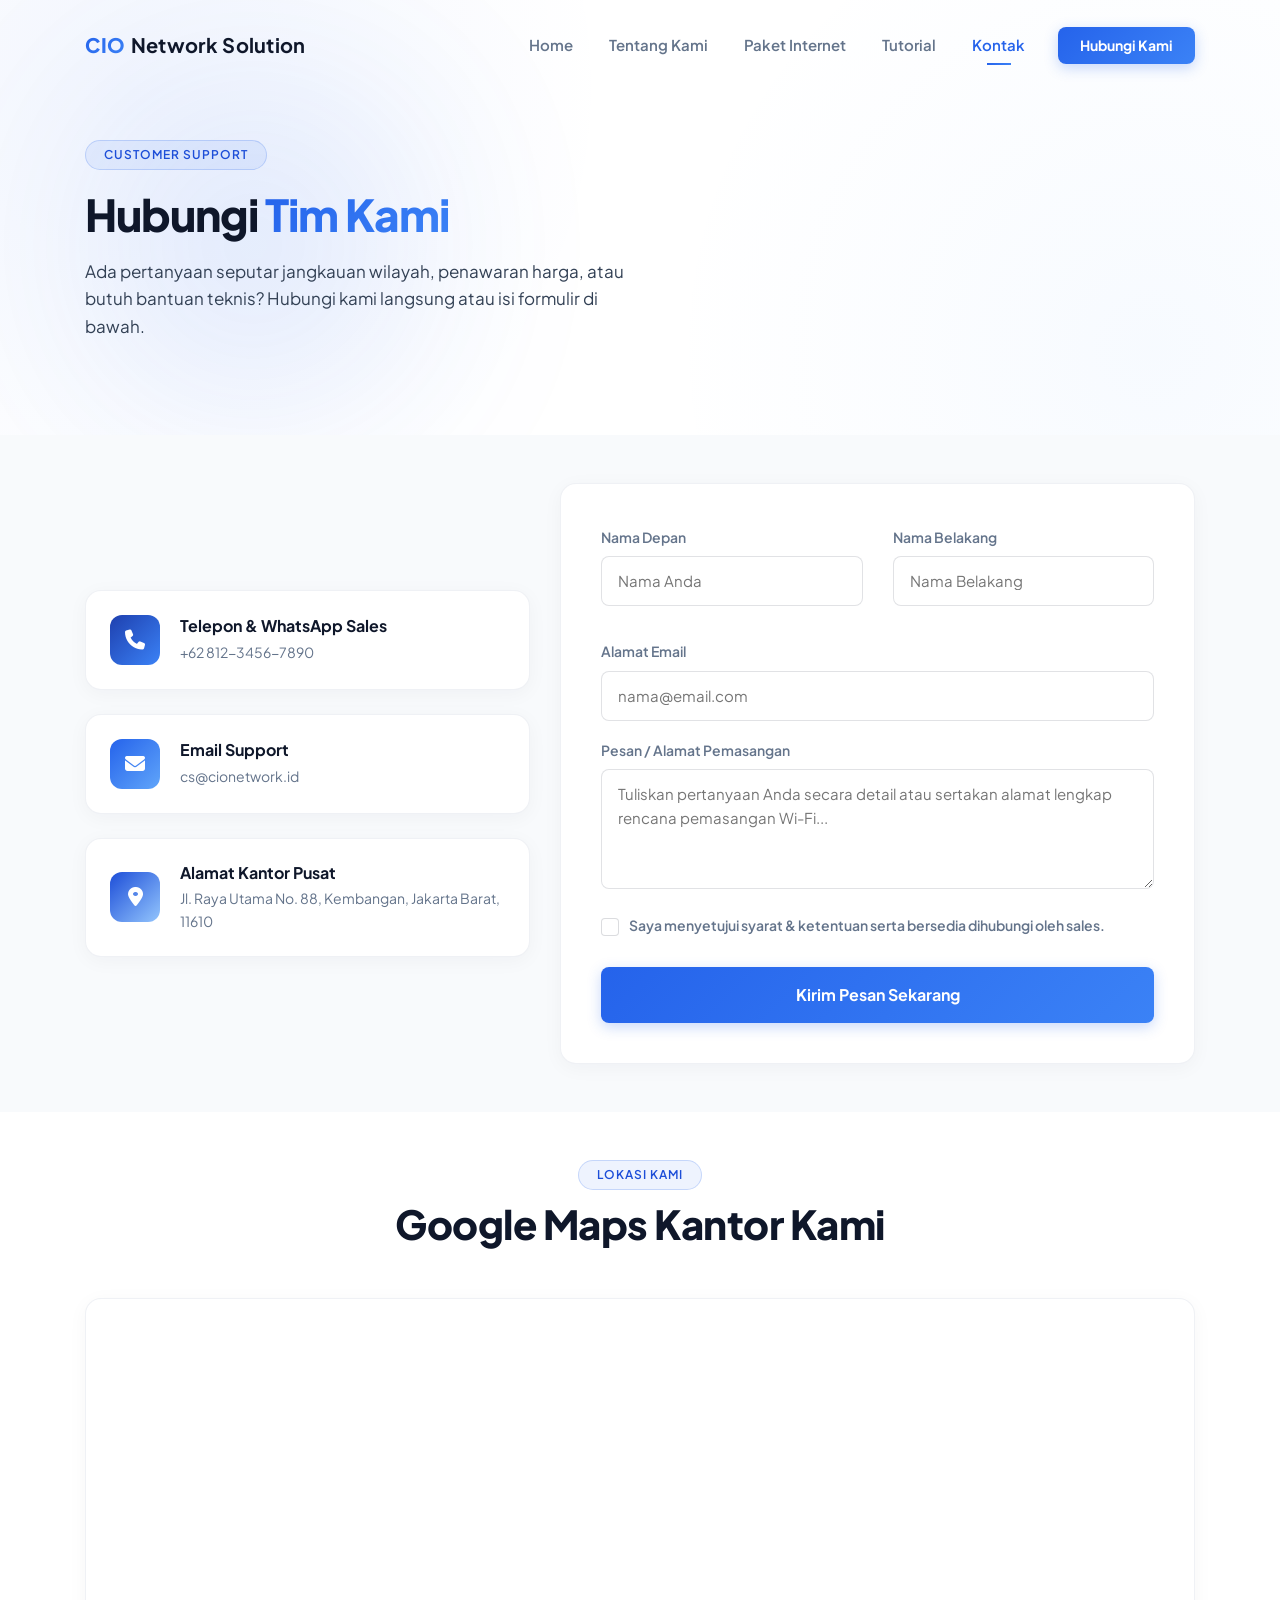
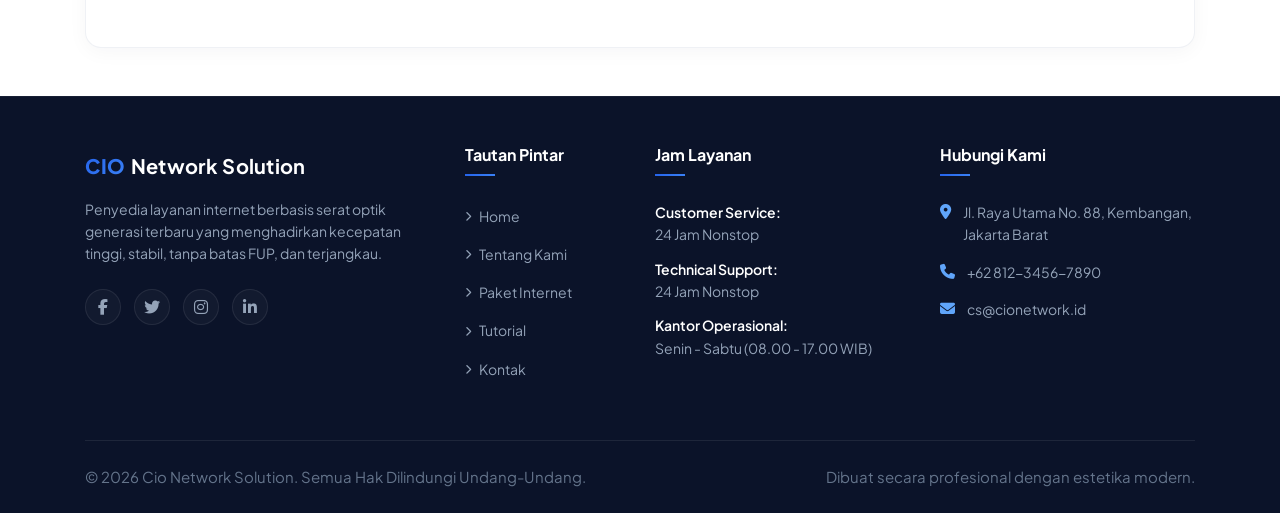
==== kontak.html @ 8110c76e "Push" ====
<!DOCTYPE html>
<html lang="id">
   <head>
      <!-- Meta Tags -->
      <meta charset="utf-8">
      <meta http-equiv="X-UA-Compatible" content="IE=edge">
      <meta name="viewport" content="width=device-width, initial-scale=1">
      <title>Kontak Kami - Cio Network Solution</title>
      <meta name="keywords" content="isp, cio network solution, hubungi kami, telepon wifi, pasang wifi jakarta">
      <meta name="description" content="Ada pertanyaan atau kendala? Hubungi tim support Cio Network Solution atau isi formulir kontak untuk pendaftaran jaringan baru.">
      
      <!-- Bootstrap CSS -->
      <link rel="stylesheet" type="text/css" href="css/bootstrap.min.css">
      <!-- Font Awesome -->
      <link rel="stylesheet" href="https://cdnjs.cloudflare.com/ajax/libs/font-awesome/6.4.0/css/all.min.css">
      <!-- Google Fonts - Plus Jakarta Sans -->
      <link rel="preconnect" href="https://fonts.googleapis.com">
      <link rel="preconnect" href="https://fonts.gstatic.com" crossorigin>
      <link href="https://fonts.googleapis.com/css2?family=Plus+Jakarta+Sans:wght@300;400;500;600;700;800&display=swap" rel="stylesheet">
      <!-- Style CSS -->
      <link rel="stylesheet" type="text/css" href="css/style.css">
      <!-- Responsive CSS -->
      <link rel="stylesheet" href="css/responsive.css">
      <!-- Favicon -->
      <link rel="icon" href="images/fevicon.png" type="image/gif" />
   </head>
   <body>
      <!-- Modern Navbar -->
      <nav class="navbar navbar-expand-lg fixed-top modern-navbar">
         <div class="container">
            <a class="navbar-brand" href="index.html">
               <span class="logo-cio">CIO</span><span class="logo-net"> Network Solution</span>
            </a>
            <button class="navbar-toggler" type="button" data-toggle="collapse" data-target="#navbarNav" aria-controls="navbarNav" aria-expanded="false" aria-label="Toggle navigation">
               <span class="navbar-toggler-icon-custom">
                  <span></span>
                  <span></span>
                  <span></span>
               </span>
            </button>
            <div class="collapse navbar-collapse" id="navbarNav">
               <ul class="navbar-nav ml-auto">
                  <li class="nav-item">
                     <a class="nav-link" href="index.html">Home</a>
                  </li>
                  <li class="nav-item">
                     <a class="nav-link" href="tentang-kami.html">Tentang Kami</a>
                  </li>
                  <li class="nav-item">
                     <a class="nav-link" href="paket-internet.html">Paket Internet</a>
                  </li>
                  <li class="nav-item">
                     <a class="nav-link" href="tutorial.html">Tutorial</a>
                  </li>
                  <li class="nav-item">
                     <a class="nav-link active" href="kontak.html">Kontak</a>
                  </li>
               </ul>
               <div class="nav-cta">
                  <a href="kontak.html" class="btn btn-gradient-glow nav-btn">Hubungi Kami</a>
               </div>
            </div>
         </div>
      </nav>

      <!-- Page Header -->
      <section class="hero-section" style="min-height: auto; padding: 140px 0 60px 0;">
         <div class="hero-shapes">
            <div class="shape-glow glow-2" style="width: 250px; height: 250px;"></div>
         </div>
         <div class="container">
            <div class="row">
               <div class="col-lg-8 hero-content text-left">
                  <span class="badge badge-indigo mb-3">Customer Support</span>
                  <h1 class="hero-title" style="font-size: 44px; margin-bottom: 15px;">Hubungi <span>Tim Kami</span></h1>
                  <p class="hero-desc">Ada pertanyaan seputar jangkauan wilayah, penawaran harga, atau butuh bantuan teknis? Hubungi kami langsung atau isi formulir di bawah.</p>
               </div>
            </div>
         </div>
      </section>

      <!-- Contact Section Content -->
      <section class="about-section layout_padding py-5">
         <div class="container">
            <div class="row align-items-center">
               <!-- Contact Info Cards -->
               <div class="col-lg-5 mb-5 mb-lg-0">
                  <div class="contact-info-wrapper">
                     <!-- Info Box 1 -->
                     <div class="info-box glass-card mb-4">
                        <div class="info-icon bg-gradient-blue">
                           <i class="fa-solid fa-phone"></i>
                        </div>
                        <div class="info-text">
                           <h4>Telepon & WhatsApp Sales</h4>
                           <p><a href="https://wa.me/6281234567890" target="_blank">+62 812-3456-7890</a></p>
                        </div>
                     </div>
                     <!-- Info Box 2 -->
                     <div class="info-box glass-card mb-4">
                        <div class="info-icon bg-gradient-purple">
                           <i class="fa-solid fa-envelope"></i>
                        </div>
                        <div class="info-text">
                           <h4>Email Support</h4>
                           <p><a href="mailto:cs@cionetwork.id">cs@cionetwork.id</a></p>
                        </div>
                     </div>
                     <!-- Info Box 3 -->
                     <div class="info-box glass-card">
                        <div class="info-icon bg-gradient-pink">
                           <i class="fa-solid fa-location-dot"></i>
                        </div>
                        <div class="info-text">
                           <h4>Alamat Kantor Pusat</h4>
                           <p>Jl. Raya Utama No. 88, Kembangan, Jakarta Barat, 11610</p>
                        </div>
                     </div>
                  </div>
               </div>
               
               <!-- Contact Form -->
               <div class="col-lg-7">
                  <div class="contact-form-wrapper glass-card">
                     <form id="contact-form" action="#" method="post">
                        <div class="row">
                           <div class="col-md-6 form-group">
                              <label for="firstname">Nama Depan</label>
                              <input type="text" id="firstname" name="firstname" class="form-control-custom" placeholder="Nama Anda" required>
                           </div>
                           <div class="col-md-6 form-group">
                              <label for="lastname">Nama Belakang</label>
                              <input type="text" id="lastname" name="lastname" class="form-control-custom" placeholder="Nama Belakang" required>
                           </div>
                        </div>
                        <div class="form-group mt-3">
                           <label for="email">Alamat Email</label>
                           <input type="email" id="email" name="email" class="form-control-custom" placeholder="nama@email.com" required>
                        </div>
                        <div class="form-group mt-3">
                           <label for="message">Pesan / Alamat Pemasangan</label>
                           <textarea id="message" name="message" class="form-control-custom text-area-custom" placeholder="Tuliskan pertanyaan Anda secara detail atau sertakan alamat lengkap rencana pemasangan Wi-Fi..." required></textarea>
                        </div>
                        <div class="form-group checkbox-custom mt-3">
                           <label class="checkbox-container">
                              Saya menyetujui syarat & ketentuan serta bersedia dihubungi oleh sales.
                              <input type="checkbox" id="agree" name="agree" required>
                              <span class="checkmark"></span>
                           </label>
                        </div>
                        <div class="mt-4">
                           <button type="submit" class="btn btn-gradient-glow w-100 py-3">Kirim Pesan Sekarang</button>
                        </div>
                     </form>
                  </div>
               </div>
            </div>
         </div>
      </section>

      <!-- Mock Location map / visual section -->
      <section class="pricing-section layout_padding py-5">
         <div class="container">
            <div class="section-header text-center mb-5">
               <span class="badge badge-indigo mb-2">Lokasi Kami</span>
               <h2 class="section-title">Google Maps Kantor Kami</h2>
            </div>
            <div class="row justify-content-center">
               <div class="col-12">
                  <div class="glass-card overflow-hidden" style="border-radius: 16px; height: 350px;">
                     <!-- Standard Google Maps IFrame Placeholder with elegant styling -->
                     <iframe src="https://www.google.com/maps/embed?pb=!1m18!1m12!1m3!1d126920.24135541604!2d106.68942914107297!3d-6.190187848607142!2m3!1f0!2f0!3f0!3m2!1i1024!2i768!4f13.1!3m3!1m2!1s0x2e69f7aa2579b183%3A0x8e83344d3202e071!2sKembangan%2C%20Kec.%20Kembangan%2C%20Kota%20Jakarta%20Barat%2C%20Daerah%20Khusus%20Ibukota%20Jakarta!5e0!3m2!1sid!2sid!4v1680000000000!5m2!1sid!2sid" width="100%" height="100%" style="border:0;" allowfullscreen="" loading="lazy" referrerpolicy="no-referrer-when-downgrade"></iframe>
                  </div>
               </div>
            </div>
         </div>
      </section>

      <!-- Footer Section -->
      <footer class="footer-section">
         <div class="container">
            <div class="row py-5">
               <div class="col-lg-4 mb-4 mb-lg-0">
                  <h3 class="footer-brand"><span class="logo-cio">CIO</span><span class="logo-net"> Network Solution</span></h3>
                  <p class="footer-desc mt-3">Penyedia layanan internet berbasis serat optik generasi terbaru yang menghadirkan kecepatan tinggi, stabil, tanpa batas FUP, dan terjangkau.</p>
                  <div class="footer-social mt-4">
                     <a href="#"><i class="fa-brands fa-facebook-f"></i></a>
                     <a href="#"><i class="fa-brands fa-twitter"></i></a>
                     <a href="#"><i class="fa-brands fa-instagram"></i></a>
                     <a href="#"><i class="fa-brands fa-linkedin-in"></i></a>
                  </div>
               </div>
               <div class="col-lg-2 col-md-4 mb-4 mb-md-0">
                  <h4 class="footer-title">Tautan Pintar</h4>
                  <ul class="footer-links">
                     <li><a href="index.html"><i class="fa-solid fa-chevron-right"></i> Home</a></li>
                     <li><a href="tentang-kami.html"><i class="fa-solid fa-chevron-right"></i> Tentang Kami</a></li>
                     <li><a href="paket-internet.html"><i class="fa-solid fa-chevron-right"></i> Paket Internet</a></li>
                     <li><a href="tutorial.html"><i class="fa-solid fa-chevron-right"></i> Tutorial</a></li>
                     <li><a href="kontak.html"><i class="fa-solid fa-chevron-right"></i> Kontak</a></li>
                  </ul>
               </div>
               <div class="col-lg-3 col-md-4 mb-4 mb-md-0">
                  <h4 class="footer-title">Jam Layanan</h4>
                  <ul class="footer-hours">
                     <li><span>Customer Service:</span> 24 Jam Nonstop</li>
                     <li><span>Technical Support:</span> 24 Jam Nonstop</li>
                     <li><span>Kantor Operasional:</span> Senin - Sabtu (08.00 - 17.00 WIB)</li>
                  </ul>
               </div>
               <div class="col-lg-3 col-md-4">
                  <h4 class="footer-title">Hubungi Kami</h4>
                  <ul class="footer-contact">
                     <li><i class="fa-solid fa-location-dot"></i> Jl. Raya Utama No. 88, Kembangan, Jakarta Barat</li>
                     <li><i class="fa-solid fa-phone"></i> +62 812-3456-7890</li>
                     <li><i class="fa-solid fa-envelope"></i> cs@cionetwork.id</li>
                  </ul>
               </div>
            </div>
            
            <hr class="footer-divider">
            
            <div class="row py-4 align-items-center">
               <div class="col-md-6 text-center text-md-left">
                  <p class="copyright-text mb-0">&copy; 2026 Cio Network Solution. Semua Hak Dilindungi Undang-Undang.</p>
               </div>
               <div class="col-md-6 text-center text-md-right mt-3 mt-md-0">
                  <p class="theme-author mb-0">Dibuat secara profesional dengan estetika modern.</p>
               </div>
            </div>
         </div>
      </footer>

      <!-- Back to Top Button -->
      <div id="back-to-top" class="back-to-top-btn">
         <i class="fa-solid fa-arrow-up"></i>
      </div>

      <!-- Javascript files-->
      <script src="js/jquery.min.js"></script>
      <script src="js/popper.min.js"></script>
      <script src="js/bootstrap.bundle.min.js"></script>
      <script src="js/jquery-3.0.0.min.js"></script>
      <script src="js/jquery.validate.js"></script>
      
      <!-- Custom script & Form Validation -->
      <script>
         $(document).ready(function () {
            $(window).on('scroll', function () {
               if ($(window).scrollTop() > 50) {
                  $('.modern-navbar').addClass('navbar-scrolled');
               } else {
                  $('.modern-navbar').removeClass('navbar-scrolled');
               }

               if ($(window).scrollTop() > 300) {
                  $('#back-to-top').addClass('visible');
               } else {
                  $('#back-to-top').removeClass('visible');
               }
            });

            $('#back-to-top').on('click', function () {
               $('html, body').animate({
                  scrollTop: 0
               }, 800);
            });

            $('.navbar-toggler').on('click', function () {
               $(this).toggleClass('open');
            });

            // Validate and submit
            $("#contact-form").validate({
               submitHandler: function(form) {
                  alert("Pesan Anda telah berhasil terkirim ke tim Cio Network Solution!");
                  form.reset();
               }
            });
         });
      </script>
   </body>
</html>
---- css/style.css ----
/*--------------------------------------------------------------------- 
File Name: style.css 
---------------------------------------------------------------------*/

@import url('https://fonts.googleapis.com/css2?family=Plus+Jakarta+Sans:wght@300;400;500;600;700;800&display=swap');

:root {
   --bg-primary: #ffffff;
   --bg-secondary: #f8fafc;
   --bg-card: #ffffff;
   --bg-card-hover: #ffffff;
   --border-card: rgba(148, 163, 184, 0.15);
   --border-card-hover: rgba(37, 99, 235, 0.25);
   --accent-blue: #2563eb;
   --accent-purple: #3b82f6;
   --accent-pink: #60a5fa;
   --accent-orange: #0284c7;
   --accent-green: #10b981;
   
   --gradient-primary: linear-gradient(135deg, #2563eb 0%, #3b82f6 100%);
   --gradient-secondary: linear-gradient(135deg, #1d4ed8 0%, #2563eb 100%);
   --gradient-accent: linear-gradient(135deg, #3b82f6 0%, #60a5fa 100%);
   --gradient-dark: linear-gradient(180deg, #ffffff 0%, #f8fafc 100%);
   
   --text-title: #0f172a;
   --text-main: #334155;
   --text-muted: #64748b;
   --text-white: #ffffff;
   
   --shadow-card: 0 4px 20px rgba(15, 23, 42, 0.04);
   --shadow-card-hover: 0 10px 30px rgba(37, 99, 235, 0.08);
   --shadow-glow-blue: 0 4px 14px rgba(37, 99, 235, 0.25);
   --shadow-glow-purple: 0 4px 14px rgba(59, 130, 246, 0.25);
   
   --transition-smooth: all 0.4s cubic-bezier(0.16, 1, 0.3, 1);
}

/* Skeleton & Base */
* {
   box-sizing: border-box !important;
   margin: 0;
   padding: 0;
   transition: ease all 0.3s;
}

html {
   scroll-behavior: smooth;
   overflow-x: hidden;
}

body {
   background-color: var(--bg-primary);
   color: var(--text-main);
   font-family: 'Plus Jakarta Sans', sans-serif;
   line-height: 1.6;
   font-weight: 400;
   overflow-x: hidden;
}

a {
   color: var(--accent-blue);
   text-decoration: none !important;
   outline: none !important;
   transition: var(--transition-smooth);
}
a:hover {
   color: var(--accent-orange);
}

h1, h2, h3, h4, h5, h6 {
   color: var(--text-title);
   font-weight: 700;
   line-height: 1.3;
   position: relative;
   margin: 0;
}

p {
   font-weight: 400;
   font-size: 15px;
   color: var(--text-muted);
}

img {
   max-width: 100%;
   height: auto;
}

button:focus {
   outline: none;
}

ul, li, ol {
   list-style: none;
   margin: 0;
   padding: 0;
}

.layout_padding {
   padding-top: 100px;
   padding-bottom: 100px;
}

/* Section Alternate backgrounds */
section:nth-of-type(even), 
section.about-section,
section.contact-section {
   background-color: var(--bg-secondary);
}

/* Badges */
.badge-indigo {
   background: rgba(37, 99, 235, 0.08);
   color: #1d4ed8;
   border: 1px solid rgba(37, 99, 235, 0.2);
   padding: 8px 18px;
   font-size: 12px;
   font-weight: 600;
   border-radius: 50px;
   display: inline-block;
   text-transform: uppercase;
   letter-spacing: 1px;
}

/* Buttons */
.btn {
   font-weight: 700;
   padding: 12px 30px;
   border-radius: 8px;
   transition: var(--transition-smooth);
   position: relative;
   overflow: hidden;
   border: none;
   cursor: pointer;
}

.btn-gradient-glow {
   background: var(--gradient-primary);
   color: var(--text-white) !important;
   box-shadow: var(--shadow-glow-blue);
   z-index: 1;
}
.btn-gradient-glow::before {
   content: '';
   position: absolute;
   top: 0;
   left: 0;
   width: 100%;
   height: 100%;
   background: linear-gradient(135deg, #1d4ed8 0%, #2563eb 100%);
   opacity: 0;
   transition: var(--transition-smooth);
   z-index: -1;
}
.btn-gradient-glow:hover::before {
   opacity: 1;
}
.btn-gradient-glow:hover {
   box-shadow: var(--shadow-glow-purple);
   transform: translateY(-2px);
}

.btn-outline-light {
   border: 2px solid rgba(15, 23, 42, 0.15) !important;
   color: var(--text-title) !important;
   background: transparent;
}
.btn-outline-light:hover {
   background: rgba(15, 23, 42, 0.04);
   border-color: var(--text-title) !important;
   transform: translateY(-2px);
}

.btn-outline-indigo {
   border: 2px solid var(--accent-blue) !important;
   color: var(--accent-blue) !important;
   background: transparent;
}
.btn-outline-indigo:hover {
   background: var(--gradient-primary);
   color: var(--text-white) !important;
   border-color: transparent !important;
   box-shadow: var(--shadow-glow-blue);
   transform: translateY(-2px);
}

/* Elegant Cards */
.glass-card {
   background: var(--bg-card);
   border: 1px solid var(--border-card);
   border-radius: 16px;
   box-shadow: var(--shadow-card);
   transition: var(--transition-smooth);
}
.glass-card:hover {
   background: var(--bg-card-hover);
   border-color: var(--border-card-hover);
   box-shadow: var(--shadow-card-hover);
   transform: translateY(-6px);
}

/* Modern Navbar */
.modern-navbar {
   background: transparent;
   padding: 24px 0;
   transition: var(--transition-smooth);
   z-index: 1000;
}
.navbar-scrolled {
   background: rgba(255, 255, 255, 0.85) !important;
   backdrop-filter: blur(16px);
   -webkit-backdrop-filter: blur(16px);
   border-bottom: 1px solid rgba(15, 23, 42, 0.05);
   padding: 12px 0;
   box-shadow: 0 10px 30px rgba(15, 23, 42, 0.04);
}

.logo-cio {
   font-weight: 800;
   font-size: 20px;
   letter-spacing: 0.5px;
   background: var(--gradient-primary);
   -webkit-background-clip: text;
   -webkit-text-fill-color: transparent;
}
.logo-net {
   font-weight: 700;
   font-size: 20px;
   letter-spacing: 0.3px;
   color: var(--text-title);
   margin-left: 1px;
}

/* Logo Image */
.navbar-logo {
   height: 42px;
   width: auto;
   object-fit: contain;
   display: block;
   /* Jika logo.png berwarna putih, tampilkan dengan filter warna gelap */
   filter: brightness(0) saturate(100%) invert(22%) sepia(98%) saturate(1200%) hue-rotate(210deg) brightness(95%) contrast(98%);
   transition: opacity 0.3s ease;
}
.navbar-logo:hover {
   opacity: 0.85;
}

/* Jika sudah scroll, logo tetap terlihat */
.navbar-scrolled .navbar-logo {
   filter: brightness(0) saturate(100%) invert(22%) sepia(98%) saturate(1200%) hue-rotate(210deg) brightness(95%) contrast(98%);
}

@media (max-width: 991px) {
   .navbar-logo {
      height: 36px;
   }
}

.modern-navbar .navbar-nav .nav-link {
   color: var(--text-muted);
   font-size: 15px;
   font-weight: 600;
   padding: 8px 18px !important;
   position: relative;
   transition: var(--transition-smooth);
   text-transform: capitalize;
}
.modern-navbar .navbar-nav .nav-link:hover,
.modern-navbar .navbar-nav .nav-link.active {
   color: var(--accent-blue);
}
.modern-navbar .navbar-nav .nav-link::after {
   content: '';
   position: absolute;
   bottom: 0;
   left: 50%;
   width: 0;
   height: 2px;
   background: var(--gradient-primary);
   transition: var(--transition-smooth);
   transform: translateX(-50%);
}
.modern-navbar .navbar-nav .nav-link:hover::after,
.modern-navbar .navbar-nav .nav-link.active::after {
   width: 24px;
}

.nav-cta {
   margin-left: 15px;
}
.nav-btn {
   padding: 8px 22px !important;
   font-size: 14px;
}

/* Hamburger Toggler */
.navbar-toggler {
   border: none;
   padding: 10px;
   outline: none !important;
   background: transparent !important;
}
.navbar-toggler-icon-custom {
   display: block;
   width: 24px;
   height: 18px;
   position: relative;
}
.navbar-toggler-icon-custom span {
   display: block;
   position: absolute;
   height: 2px;
   width: 100%;
   background: var(--text-title);
   border-radius: 9px;
   opacity: 1;
   left: 0;
   transform: rotate(0deg);
   transition: .25s ease-in-out;
}
.navbar-toggler-icon-custom span:nth-child(1) { top: 0px; }
.navbar-toggler-icon-custom span:nth-child(2) { top: 8px; }
.navbar-toggler-icon-custom span:nth-child(3) { top: 16px; }

.navbar-toggler.open span:nth-child(1) {
   top: 8px;
   transform: rotate(135deg);
}
.navbar-toggler.open span:nth-child(2) {
   opacity: 0;
   left: -60px;
}
.navbar-toggler.open span:nth-child(3) {
   top: 8px;
   transform: rotate(-135deg);
}

/* Hero Section */
.hero-section {
   min-height: 100vh;
   padding: 160px 0 100px 0;
   position: relative;
   display: flex;
   align-items: center;
   background: radial-gradient(circle at 10% 20%, rgba(37, 99, 235, 0.05) 0%, transparent 40%),
               radial-gradient(circle at 90% 80%, rgba(96, 165, 250, 0.05) 0%, transparent 40%);
}
.hero-shapes {
   position: absolute;
   top: 0;
   left: 0;
   width: 100%;
   height: 100%;
   overflow: hidden;
   z-index: 1;
   pointer-events: none;
}
.shape-glow {
   position: absolute;
   border-radius: 50%;
   filter: blur(120px);
   opacity: 0.2;
}
.glow-1 {
   top: 15%;
   right: 15%;
   width: 350px;
   height: 350px;
   background: var(--accent-pink);
}
.glow-2 {
   bottom: 15%;
   left: 10%;
   width: 400px;
   height: 400px;
   background: var(--accent-blue);
}

.hero-content {
   position: relative;
   z-index: 2;
}
.hero-title {
   font-size: 54px;
   font-weight: 800;
   margin-bottom: 24px;
   letter-spacing: -1px;
   color: var(--text-title);
}
.hero-title span {
   background: var(--gradient-primary);
   -webkit-background-clip: text;
   -webkit-text-fill-color: transparent;
}
.hero-desc {
   font-size: 17px;
   color: var(--text-main);
   margin-bottom: 35px;
   max-width: 540px;
}

.hero-stats .stat-number {
   font-size: 32px;
   font-weight: 800;
   background: var(--gradient-primary);
   -webkit-background-clip: text;
   -webkit-text-fill-color: transparent;
   margin-bottom: 5px;
}
.hero-stats .stat-label {
   font-size: 13px;
   color: var(--text-muted);
   text-transform: uppercase;
   letter-spacing: 0.5px;
   margin-bottom: 0;
}

.hero-visual {
   position: relative;
   z-index: 2;
}
.visual-wrapper {
   position: relative;
   display: inline-block;
}
.glowing-ring {
   position: absolute;
   top: 50%;
   left: 50%;
   transform: translate(-50%, -50%);
   width: 105%;
   height: 105%;
   border-radius: 50%;
   background: radial-gradient(circle, rgba(37, 99, 235, 0.08) 0%, transparent 70%);
   z-index: -1;
}

/* Floating Animation */
.floating-animation {
   animation: float 6s ease-in-out infinite;
}
@keyframes float {
   0% { transform: translateY(0px); }
   50% { transform: translateY(-15px); }
   100% { transform: translateY(0px); }
}

/* Animate Pulse */
.animate-pulse {
   animation: pulse 2s cubic-bezier(0.4, 0, 0.6, 1) infinite;
}
@keyframes pulse {
   0%, 100% { opacity: 1; }
   50% { opacity: .6; }
}

/* Section Header */
.section-header {
   position: relative;
   z-index: 2;
}
.section-title {
   font-size: 40px;
   font-weight: 800;
   letter-spacing: -0.5px;
   color: var(--text-title);
}
.section-subtitle {
   font-size: 16px;
   color: var(--text-muted);
   max-width: 600px;
   margin-top: 15px;
}

/* Tentang Kami (Features) */
.feature-card {
   padding: 40px 30px;
   height: 100%;
   display: flex;
   flex-direction: column;
   align-items: flex-start;
}
.feature-icon {
   width: 60px;
   height: 60px;
   border-radius: 14px;
   display: flex;
   align-items: center;
   justify-content: center;
   font-size: 24px;
   color: var(--text-white);
   margin-bottom: 25px;
}
.bg-gradient-blue { background: linear-gradient(135deg, #1e40af, #3b82f6); }
.bg-gradient-purple { background: linear-gradient(135deg, #2563eb, #60a5fa); }
.bg-gradient-pink { background: linear-gradient(135deg, #1d4ed8, #93c5fd); }
.bg-gradient-orange { background: linear-gradient(135deg, #0f172a, #3b82f6); }

.feature-title {
   font-size: 20px;
   font-weight: 700;
   margin-bottom: 12px;
   color: var(--text-title);
}
.feature-desc {
   font-size: 14px;
   color: var(--text-muted);
   margin-bottom: 0;
   line-height: 1.6;
}

/* Paket Internet (Pricing Cards) */
.pricing-card {
   padding: 45px 35px;
   height: 100%;
   display: flex;
   flex-direction: column;
   position: relative;
}
.pricing-card.featured {
   border: 2px solid var(--accent-blue);
   background: linear-gradient(180deg, rgba(37, 99, 235, 0.02) 0%, #ffffff 100%);
   box-shadow: 0 15px 40px rgba(37, 99, 235, 0.1);
}
.card-badge {
   position: absolute;
   top: -15px;
   left: 50%;
   transform: translateX(-50%);
   background: var(--gradient-primary);
   color: var(--text-white);
   padding: 6px 20px;
   font-size: 12px;
   font-weight: 700;
   border-radius: 50px;
   text-transform: uppercase;
   letter-spacing: 0.5px;
   box-shadow: var(--shadow-glow-blue);
}

.plan-name {
   font-size: 22px;
   font-weight: 700;
   margin-bottom: 8px;
   color: var(--text-title);
}
.plan-desc {
   font-size: 13px;
   color: var(--text-muted);
   margin-bottom: 25px;
   min-height: 40px;
}

.price-wrapper {
   display: flex;
   align-items: baseline;
   margin-bottom: 30px;
}
.currency {
   font-size: 18px;
   font-weight: 600;
   color: var(--text-muted);
   margin-right: 2px;
}
.price-value {
   font-size: 48px;
   font-weight: 800;
   color: var(--text-title);
   line-height: 1;
}
.period {
   font-size: 14px;
   color: var(--text-muted);
   margin-left: 5px;
}

.pricing-body {
   flex-grow: 1;
}
.plan-features {
   list-style: none;
   margin-bottom: 35px;
}
.plan-features li {
   font-size: 15px;
   color: var(--text-main);
   margin-bottom: 14px;
   display: flex;
   align-items: center;
}
.plan-features li i {
   color: var(--accent-blue);
   margin-right: 12px;
   font-size: 15px;
}

/* Tutorial Section */
.tutorial-card {
   overflow: hidden;
   display: flex;
   flex-direction: column;
   border-radius: 16px;
   height: 100%;
}
.tutorial-image {
   height: 200px;
   display: flex;
   align-items: center;
   justify-content: center;
   font-size: 54px;
   color: var(--text-white);
}
.bg-gradient-blue-purple { background: linear-gradient(135deg, #1e3a8a, #3b82f6); }
.bg-gradient-purple-pink { background: linear-gradient(135deg, #2563eb, #60a5fa); }
.bg-gradient-pink-orange { background: linear-gradient(135deg, #3b82f6, #93c5fd); }

.tutorial-content {
   padding: 25px;
   display: flex;
   flex-direction: column;
   flex-grow: 1;
}
.tutorial-category {
   font-size: 11px;
   font-weight: 700;
   text-transform: uppercase;
   letter-spacing: 0.5px;
   color: var(--accent-blue);
   margin-bottom: 8px;
}
.tutorial-title {
   font-size: 18px;
   font-weight: 700;
   margin-bottom: 12px;
   color: var(--text-title);
   min-height: 48px;
}
.tutorial-text {
   font-size: 14px;
   color: var(--text-muted);
   margin-bottom: 20px;
   flex-grow: 1;
}
.tutorial-link {
   font-size: 14px;
   font-weight: 700;
   display: inline-flex;
   align-items: center;
   color: var(--accent-blue);
}
.tutorial-link i {
   margin-left: 6px;
   transition: var(--transition-smooth);
}
.tutorial-link:hover i {
   transform: translateX(4px);
}

/* Kontak Section */
.contact-info-wrapper {
   position: relative;
   z-index: 2;
}
.info-box {
   padding: 24px;
   display: flex;
   align-items: center;
}
.info-icon {
   width: 50px;
   height: 50px;
   border-radius: 12px;
   display: flex;
   align-items: center;
   justify-content: center;
   font-size: 20px;
   color: var(--text-white);
   margin-right: 20px;
   flex-shrink: 0;
}
.info-text h4 {
   font-size: 16px;
   font-weight: 700;
   margin-bottom: 4px;
   color: var(--text-title);
}
.info-text p {
   margin: 0;
   font-size: 14px;
   color: var(--text-muted);
}
.info-text a {
   color: var(--text-muted);
}
.info-text a:hover {
   color: var(--accent-blue);
}

.contact-form-wrapper {
   padding: 40px;
   position: relative;
   z-index: 2;
}

.form-group label {
   color: var(--text-muted);
   font-size: 14px;
   font-weight: 600;
   margin-bottom: 8px;
   display: inline-block;
}

.form-control-custom {
   width: 100%;
   background: #ffffff;
   border: 1px solid rgba(15, 23, 42, 0.12);
   border-radius: 8px;
   padding: 12px 16px;
   color: var(--text-title);
   font-family: inherit;
   font-size: 15px;
   transition: var(--transition-smooth);
   outline: none;
}
.form-control-custom:focus {
   border-color: var(--accent-blue);
   background: #ffffff;
   box-shadow: 0 0 12px rgba(37, 99, 235, 0.15);
}
.text-area-custom {
   min-height: 120px;
   resize: vertical;
}

.checkbox-container {
   display: block;
   position: relative;
   padding-left: 28px;
   margin-bottom: 12px;
   cursor: pointer;
   font-size: 13px;
   color: var(--text-muted);
   user-select: none;
   line-height: 1.4;
}
.checkbox-container input {
   position: absolute;
   opacity: 0;
   cursor: pointer;
   height: 0;
   width: 0;
}
.checkmark {
   position: absolute;
   top: 2px;
   left: 0;
   height: 18px;
   width: 18px;
   background-color: #ffffff;
   border: 1px solid rgba(15, 23, 42, 0.15);
   border-radius: 4px;
   transition: var(--transition-smooth);
}
.checkbox-container:hover input ~ .checkmark {
   background-color: rgba(15, 23, 42, 0.04);
}
.checkbox-container input:checked ~ .checkmark {
   background-color: var(--accent-blue);
   border-color: transparent;
}
.checkmark:after {
   content: "";
   position: absolute;
   display: none;
}
.checkbox-container input:checked ~ .checkmark:after {
   display: block;
}
.checkbox-container .checkmark:after {
   left: 6px;
   top: 2px;
   width: 5px;
   height: 10px;
   border: solid white;
   border-width: 0 2px 2px 0;
   transform: rotate(45deg);
}

/* Errors on Validation */
div.help-block {
   color: #ef4444;
   font-size: 12px;
   margin-top: 5px;
   font-weight: 500;
}

/* Premium Dark Navy Footer for contrast and anchoring */
.footer-section {
   background: #0b1329;
   border-top: 1px solid rgba(255, 255, 255, 0.05);
   position: relative;
   z-index: 2;
}
.footer-brand .logo-net {
   color: var(--text-white);
}
.footer-desc {
   font-size: 14px;
   color: #94a3b8;
   line-height: 1.6;
}
.footer-social a {
   display: inline-flex;
   width: 36px;
   height: 36px;
   background: rgba(255, 255, 255, 0.03);
   border: 1px solid rgba(255, 255, 255, 0.08);
   border-radius: 50%;
   align-items: center;
   justify-content: center;
   color: #94a3b8;
   margin-right: 10px;
   transition: var(--transition-smooth);
}
.footer-social a:hover {
   background: var(--gradient-primary);
   color: var(--text-white);
   border-color: transparent;
   transform: translateY(-3px);
}

.footer-title {
   font-size: 16px;
   font-weight: 700;
   margin-bottom: 25px;
   position: relative;
   padding-bottom: 10px;
   color: var(--text-white);
}
.footer-title::after {
   content: '';
   position: absolute;
   bottom: 0;
   left: 0;
   width: 30px;
   height: 2px;
   background: var(--gradient-primary);
}

.footer-links {
   list-style: none;
}
.footer-links li {
   margin-bottom: 12px;
}
.footer-links li a {
   color: #94a3b8;
   font-size: 14px;
   display: inline-flex;
   align-items: center;
}
.footer-links li a i {
   font-size: 10px;
   margin-right: 8px;
   transition: var(--transition-smooth);
}
.footer-links li a:hover {
   color: var(--text-white);
}
.footer-links li a:hover i {
   transform: translateX(4px);
   color: var(--accent-pink);
}

.footer-hours, .footer-contact {
   list-style: none;
}
.footer-hours li {
   font-size: 14px;
   color: #94a3b8;
   margin-bottom: 12px;
}
.footer-hours li span {
   display: block;
   color: var(--text-white);
   font-weight: 600;
}

.footer-contact li {
   font-size: 14px;
   color: #94a3b8;
   margin-bottom: 15px;
   display: flex;
   align-items: flex-start;
}
.footer-contact li i {
   color: var(--accent-pink);
   margin-right: 12px;
   font-size: 15px;
   margin-top: 3px;
}

.footer-divider {
   border-color: rgba(255, 255, 255, 0.08);
   margin: 0;
}

/* Table Styles */
.table {
   color: var(--text-main);
   margin-bottom: 0;
   width: 100%;
}
.table th {
   color: var(--text-title);
   font-weight: 700;
   border-top: none;
   border-bottom: 2px solid var(--border-card) !important;
   padding: 15px;
}
.table td {
   border-top: 1px solid var(--border-card);
   vertical-align: middle;
   padding: 15px;
   color: var(--text-main);
}
.table-hover tbody tr:hover {
   background-color: rgba(37, 99, 235, 0.02);
}
.table .btn-sm {
   padding: 6px 16px;
   font-size: 13px;
}

/* Back to Top Button */
.back-to-top-btn {
   position: fixed;
   bottom: -50px;
   right: 30px;
   width: 46px;
   height: 46px;
   background: var(--gradient-primary);
   color: var(--text-white);
   border-radius: 50%;
   display: flex;
   align-items: center;
   justify-content: center;
   font-size: 18px;
   cursor: pointer;
   box-shadow: var(--shadow-glow-blue);
   z-index: 999;
   transition: var(--transition-smooth);
   opacity: 0;
}
.back-to-top-btn.visible {
   bottom: 30px;
   opacity: 1;
}
.back-to-top-btn:hover {
   transform: translateY(-5px);
   box-shadow: var(--shadow-glow-purple);
}

/* RESPONSIVE DESIGN - MEDIA QUERIES */

@media (max-width: 991px) {
   .layout_padding {
      padding-top: 70px;
      padding-bottom: 70px;
   }

   /* Tambah padding horizontal container di mobile */
   .container {
      padding-left: 20px;
      padding-right: 20px;
   }

   /* Navbar lebih lega */
   .modern-navbar .container {
      padding-left: 16px;
      padding-right: 16px;
   }
   
   .modern-navbar {
      background: rgba(255, 255, 255, 0.97) !important;
      backdrop-filter: blur(16px);
      -webkit-backdrop-filter: blur(16px);
      padding: 14px 0;
      border-bottom: 1px solid rgba(15, 23, 42, 0.08);
      box-shadow: 0 4px 20px rgba(15, 23, 42, 0.06);
   }
   
   .navbar-collapse {
      background: #ffffff;
      border-top: 1px solid rgba(15, 23, 42, 0.06);
      margin-top: 14px;
      padding: 16px 20px 20px 20px;
      border-radius: 12px;
      box-shadow: 0 8px 30px rgba(15, 23, 42, 0.08);
   }
   
   .modern-navbar .navbar-nav {
      padding: 0;
   }

   .modern-navbar .navbar-nav .nav-link {
      padding: 11px 16px !important;
      font-size: 15px;
      border-radius: 8px;
      margin-bottom: 4px;
   }

   .modern-navbar .navbar-nav .nav-link:hover,
   .modern-navbar .navbar-nav .nav-link.active {
      background: rgba(37, 99, 235, 0.06);
      padding-left: 20px !important;
   }
   
   .modern-navbar .navbar-nav .nav-link::after {
      display: none;
   }
   
   .nav-cta {
      margin-left: 0;
      margin-top: 12px;
      padding-top: 12px;
      border-top: 1px solid rgba(15, 23, 42, 0.06);
   }

   .nav-cta .nav-btn {
      width: 100%;
      text-align: center;
   }
   
   .hero-section {
      padding: 130px 0 70px 0;
      text-align: center;
      min-height: auto;
   }
   .hero-desc {
      margin-left: auto;
      margin-right: auto;
   }
   .hero-buttons {
      justify-content: center;
      display: flex;
   }
   .hero-stats {
      justify-content: center;
   }
   
   .section-title {
      font-size: 32px;
   }

   .section-header {
      margin-bottom: 40px;
   }
   
   .contact-info-wrapper {
      margin-bottom: 40px;
   }
}

@media (max-width: 767px) {
   .hero-title {
      font-size: 38px;
   }

   .hero-section {
      padding: 110px 0 60px 0;
   }
   
   .section-title {
      font-size: 26px;
   }

   .layout_padding {
      padding-top: 60px;
      padding-bottom: 60px;
   }

   .section-header.text-center {
      margin-bottom: 36px !important;
   }
   
   .pricing-card {
      max-width: 100%;
      margin: 0 auto;
      padding: 30px 24px;
   }
   .pricing-card.featured {
      transform: none !important;
      margin-top: 8px;
      margin-bottom: 8px;
   }

   .info-box {
      padding: 16px 20px;
   }

   .tutorial-image {
      height: 160px;
      font-size: 44px;
   }

   .tutorial-content {
      padding: 20px;
   }
   
   .contact-form-wrapper {
      padding: 25px 20px;
   }
   
   .footer-section .row.py-5 {
      padding-top: 40px !important;
      padding-bottom: 20px !important;
   }

   .footer-section .col-lg-2,
   .footer-section .col-lg-3 {
      margin-top: 28px;
   }
}

@media (max-width: 575px) {
   .hero-title {
      font-size: 30px;
      letter-spacing: -0.5px;
   }

   .hero-desc {
      font-size: 15px;
   }

   .hero-buttons {
      flex-direction: column;
      align-items: center;
      gap: 12px;
   }
   .hero-buttons .btn {
      width: 100%;
      margin: 0 !important;
   }

   .section-title {
      font-size: 22px;
   }

   .section-subtitle {
      font-size: 14px;
   }

   .badge-indigo {
      font-size: 11px;
      padding: 6px 14px;
   }

   .pricing-card {
      padding: 28px 20px;
   }

   .price-value {
      font-size: 40px;
   }

   .footer-brand {
      font-size: 20px;
   }

   .footer-desc {
      font-size: 14px;
   }

   .copyright-text,
   .theme-author {
      font-size: 13px;
   }
}
---- css/responsive.css ----
/* Responsive overrides are now directly integrated at the bottom of style.css for single-file optimization. */
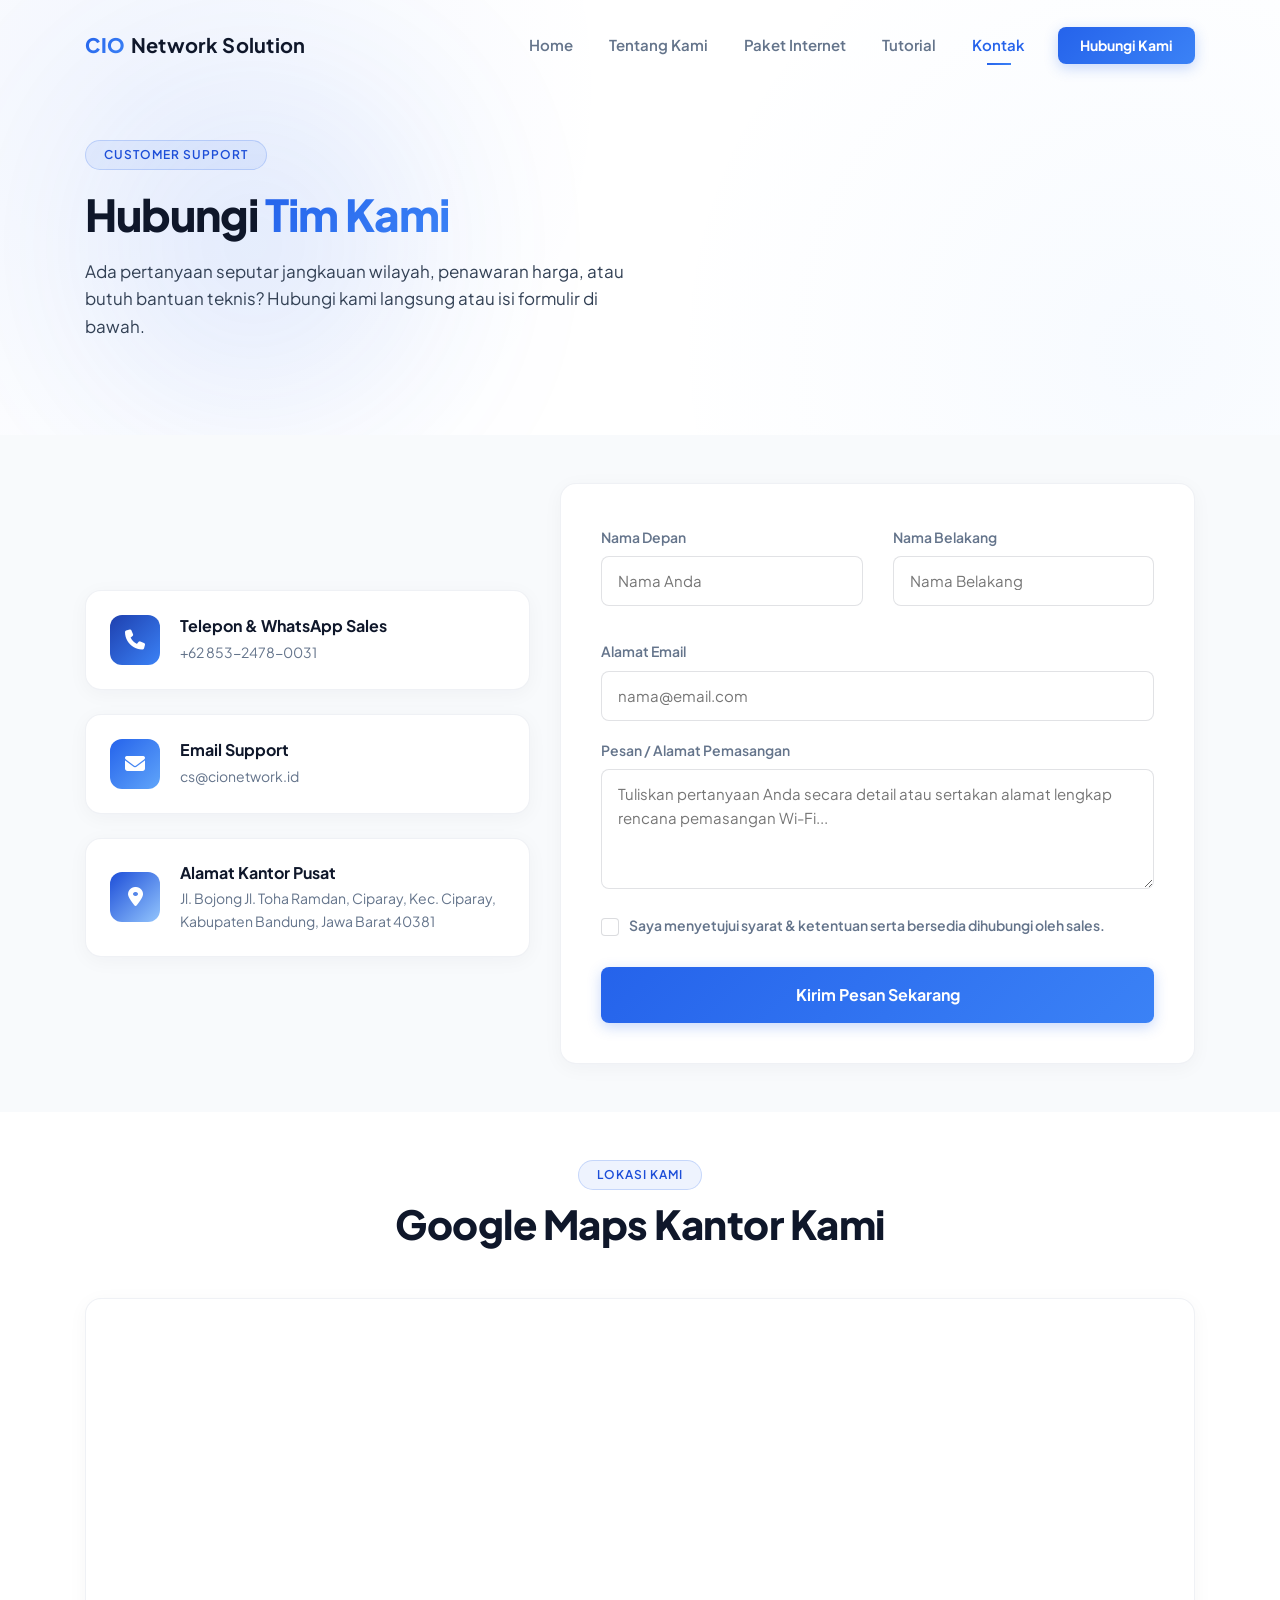
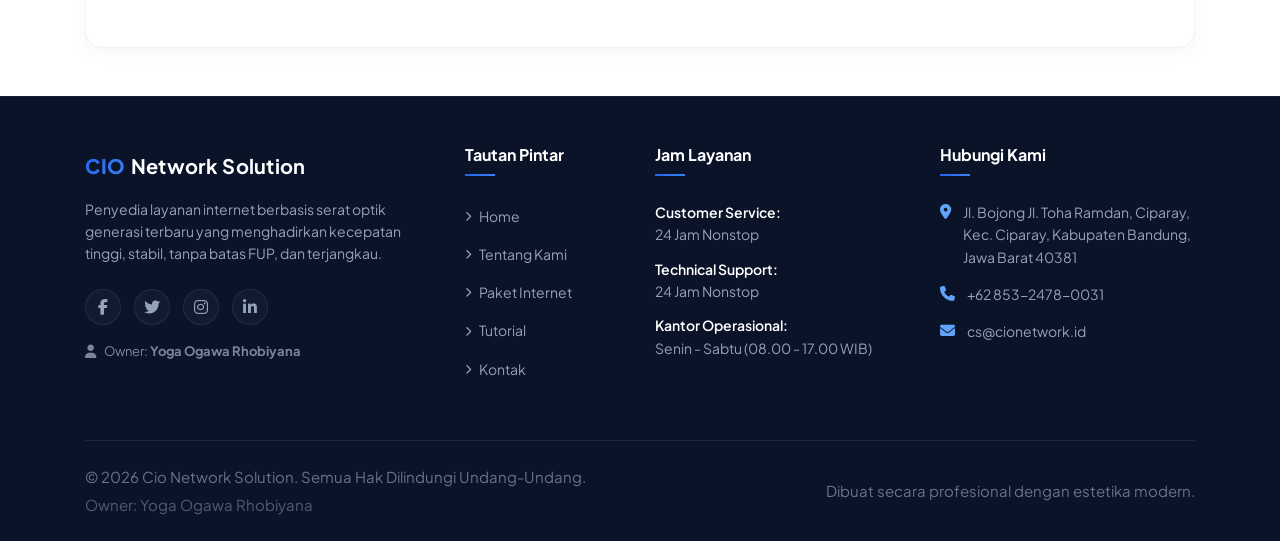
==== commit 1d707ee1: "Push" ====
--- a/kontak.html
+++ b/kontak.html
@@ -1,4 +1,4 @@
-<!DOCTYPE html>
+﻿<!DOCTYPE html>
 <html lang="id">
    <head>
       <!-- Meta Tags -->
@@ -93,7 +93,7 @@
                         </div>
                         <div class="info-text">
                            <h4>Telepon & WhatsApp Sales</h4>
-                           <p><a href="https://wa.me/6281234567890" target="_blank">+62 812-3456-7890</a></p>
+                           <p><a href="https://wa.me/6285324780031" target="_blank">+62 853-2478-0031</a></p>
                         </div>
                      </div>
                      <!-- Info Box 2 -->
@@ -113,7 +113,7 @@
                         </div>
                         <div class="info-text">
                            <h4>Alamat Kantor Pusat</h4>
-                           <p>Jl. Raya Utama No. 88, Kembangan, Jakarta Barat, 11610</p>
+                           <p>Jl. Bojong Jl. Toha Ramdan, Ciparay, Kec. Ciparay, Kabupaten Bandung, Jawa Barat 40381</p>
                         </div>
                      </div>
                   </div>
@@ -169,7 +169,7 @@
                <div class="col-12">
                   <div class="glass-card overflow-hidden" style="border-radius: 16px; height: 350px;">
                      <!-- Standard Google Maps IFrame Placeholder with elegant styling -->
-                     <iframe src="https://www.google.com/maps/embed?pb=!1m18!1m12!1m3!1d126920.24135541604!2d106.68942914107297!3d-6.190187848607142!2m3!1f0!2f0!3f0!3m2!1i1024!2i768!4f13.1!3m3!1m2!1s0x2e69f7aa2579b183%3A0x8e83344d3202e071!2sKembangan%2C%20Kec.%20Kembangan%2C%20Kota%20Jakarta%20Barat%2C%20Daerah%20Khusus%20Ibukota%20Jakarta!5e0!3m2!1sid!2sid!4v1680000000000!5m2!1sid!2sid" width="100%" height="100%" style="border:0;" allowfullscreen="" loading="lazy" referrerpolicy="no-referrer-when-downgrade"></iframe>
+                      <iframe src="https://www.google.com/maps/embed?pb=!1m17!1m12!1m3!1d3959.803055656377!2d107.719415!3d-7.03242!2m3!1f0!2f0!3f0!3m2!1i1024!2i768!4f13.1!3m2!1m1!2zN8KwMDEnNTYuNyJTIDEwN8KwNDMnMDkuOSJF!5e0!3m2!1sid!2sid!4v1781016669328!5m2!1sid!2sid" width="100%" height="100%" style="border:0;" allowfullscreen="" loading="lazy" referrerpolicy="no-referrer-when-downgrade"></iframe>
                   </div>
                </div>
             </div>
@@ -189,6 +189,7 @@
                      <a href="#"><i class="fa-brands fa-instagram"></i></a>
                      <a href="#"><i class="fa-brands fa-linkedin-in"></i></a>
                   </div>
+                  <p class="footer-desc mt-3" style="font-size: 13px; opacity: 0.8;"><i class="fa-solid fa-user" style="margin-right: 6px;"></i> Owner: <strong>Yoga Ogawa Rhobiyana</strong></p>
                </div>
                <div class="col-lg-2 col-md-4 mb-4 mb-md-0">
                   <h4 class="footer-title">Tautan Pintar</h4>
@@ -211,8 +212,8 @@
                <div class="col-lg-3 col-md-4">
                   <h4 class="footer-title">Hubungi Kami</h4>
                   <ul class="footer-contact">
-                     <li><i class="fa-solid fa-location-dot"></i> Jl. Raya Utama No. 88, Kembangan, Jakarta Barat</li>
-                     <li><i class="fa-solid fa-phone"></i> +62 812-3456-7890</li>
+                     <li><i class="fa-solid fa-location-dot"></i> Jl. Bojong Jl. Toha Ramdan, Ciparay, Kec. Ciparay, Kabupaten Bandung, Jawa Barat 40381</li>
+                     <li><i class="fa-solid fa-phone"></i> +62 853-2478-0031</li>
                      <li><i class="fa-solid fa-envelope"></i> cs@cionetwork.id</li>
                   </ul>
                </div>
@@ -223,6 +224,7 @@
             <div class="row py-4 align-items-center">
                <div class="col-md-6 text-center text-md-left">
                   <p class="copyright-text mb-0">&copy; 2026 Cio Network Solution. Semua Hak Dilindungi Undang-Undang.</p>
+               <p class="copyright-text mb-0" style="margin-top: 4px; opacity: 0.75;">Owner: Yoga Ogawa Rhobiyana</p>
                </div>
                <div class="col-md-6 text-center text-md-right mt-3 mt-md-0">
                   <p class="theme-author mb-0">Dibuat secara profesional dengan estetika modern.</p>
--- a/css/style.css
+++ b/css/style.css
@@ -1176,4 +1176,371 @@
    .theme-author {
       font-size: 13px;
    }
-}+}
+
+/* CSS Terisolasi Halaman Beranda */
+.home-paket-section {
+   background-color: var(--bg-secondary) !important;
+}
+.home-grid-container {
+   display: flex;
+   justify-content: center;
+   align-items: stretch;
+}
+.home-card-paket {
+   background: #ffffff !important;
+   border: 1px solid rgba(148, 163, 184, 0.2) !important;
+   border-radius: 20px !important;
+   padding: 40px 30px !important;
+   box-shadow: 0 10px 30px rgba(15, 23, 42, 0.04) !important;
+   position: relative;
+   overflow: hidden;
+   width: 100%;
+   text-align: left !important;
+   display: flex;
+   flex-direction: column;
+   justify-content: space-between;
+}
+.home-card-paket:hover {
+   border-color: var(--accent-blue) !important;
+   box-shadow: 0 20px 40px rgba(37, 99, 235, 0.08) !important;
+   transform: translateY(-5px);
+   transition: all 0.3s ease-in-out;
+}
+.home-card-paket.featured-style {
+   border-color: rgba(37, 99, 235, 0.4) !important;
+   background: linear-gradient(180deg, rgba(37, 99, 235, 0.02) 0%, #ffffff 100%) !important;
+}
+.home-card-paket .badge-rekomendasi {
+   position: absolute;
+   top: 20px;
+   right: 25px;
+   background: var(--gradient-primary);
+   color: #ffffff;
+   font-size: 11px;
+   font-weight: 700;
+   padding: 4px 12px;
+   border-radius: 30px;
+   text-transform: uppercase;
+   letter-spacing: 0.5px;
+}
+.home-card-paket h3 {
+   font-size: 26px;
+   font-weight: 800;
+   color: #0f172a !important;
+   margin-bottom: 4px;
+   text-align: left !important;
+   letter-spacing: -0.5px;
+}
+.home-card-paket .sub-plan {
+   color: #64748b !important;
+   font-size: 14px;
+   margin-bottom: 20px;
+   text-align: left !important;
+}
+.home-price-box {
+   display: flex;
+   align-items: baseline;
+   margin-bottom: 15px;
+   text-align: left !important;
+   justify-content: flex-start;
+}
+.home-price-box .currency {
+   font-size: 22px;
+   font-weight: 700;
+   color: var(--accent-blue);
+   margin-right: 4px;
+}
+.home-price-box .amount {
+   font-size: 46px;
+   font-weight: 800;
+   color: #0f172a;
+   line-height: 1;
+}
+.home-price-box .period {
+   font-size: 15px;
+   color: #64748b;
+   margin-left: 6px;
+   font-weight: 500;
+}
+.home-card-paket .highlight-text {
+   font-weight: 700;
+   font-size: 15px;
+   margin-bottom: 2px;
+   text-align: left !important;
+}
+.home-card-paket .sub-highlight {
+   color: #64748b;
+   font-size: 13px;
+   font-weight: 500;
+   margin-bottom: 0;
+   text-align: left !important;
+}
+
+.home-voucher-durations {
+   margin-bottom: 15px;
+}
+.home-duration-row {
+   font-size: 14px;
+   color: #475569;
+   margin-bottom: 6px;
+   font-weight: 500;
+   text-align: left !important;
+}
+.home-duration-row.disabled {
+   text-decoration: line-through;
+   color: #94a3b8;
+}
+.home-duration-row .label-not-ready {
+   color: #ef4444;
+   font-weight: 700;
+   font-size: 12px;
+   background: rgba(239, 68, 68, 0.08);
+   padding: 2px 8px;
+   border-radius: 6px;
+   margin-left: 6px;
+   text-transform: uppercase;
+   display: inline-block;
+}
+
+.home-list-fitur {
+   list-style: none !important;
+   padding: 0 !important;
+   margin: 25px 0 0 0 !important;
+   text-align: left !important;
+}
+.home-list-fitur li {
+   position: relative !important;
+   padding-left: 30px !important;
+   margin-bottom: 14px !important;
+   font-size: 14.5px !important;
+   line-height: 1.5 !important;
+   color: #334155 !important;
+   text-align: left !important;
+}
+.home-list-fitur li i {
+   position: absolute !important;
+   left: 0 !important;
+   top: 3px !important;
+   font-size: 16px !important;
+}
+.home-card-paket .divider {
+   border-top: 1px solid rgba(148, 163, 184, 0.15);
+   margin: 25px 0 20px 0;
+}
+.home-card-paket .title-tambahan {
+   font-weight: 700;
+   color: #0f172a;
+   font-size: 14px;
+   margin-bottom: 10px;
+   text-align: left !important;
+}
+.home-card-paket .action-wrapper {
+   margin-top: 30px;
+   width: 100%;
+}
+.home-card-paket .btn-outline-custom {
+   border: 2px solid var(--accent-blue);
+   color: var(--accent-blue);
+   font-weight: 700;
+   background: transparent;
+   border-radius: 10px;
+}
+
+/* CSS Terisolasi - Menjamin Rata Kiri & Simetris */
+.custom-paket-wrapper {
+   padding: 160px 0 60px 0;
+   background: radial-gradient(circle at 90% 10%, rgba(37, 99, 235, 0.04) 0%, transparent 40%);
+}
+
+.paket-page-section {
+   padding: 60px 0;
+   background: #ffffff;
+}
+
+.paket-page-section-alt {
+   padding: 80px 0;
+   background-color: var(--bg-secondary) !important;
+   border-top: 1px solid var(--border-card);
+}
+
+.custom-pricing-card {
+   background: #ffffff !important;
+   border: 1px solid rgba(148, 163, 184, 0.2) !important;
+   border-radius: 20px !important;
+   padding: 40px 30px !important;
+   box-shadow: 0 10px 30px rgba(15, 23, 42, 0.04) !important;
+   transition: all 0.3s ease-in-out !important;
+   position: relative;
+   overflow: hidden;
+   width: 100%;
+   display: flex;
+   flex-direction: column;
+   justify-content: space-between;
+   text-align: left !important;
+}
+
+.custom-pricing-card:hover {
+   border-color: var(--accent-blue) !important;
+   box-shadow: 0 20px 40px rgba(37, 99, 235, 0.08) !important;
+   transform: translateY(-5px);
+}
+
+.custom-pricing-card.featured-style {
+   border-color: rgba(37, 99, 235, 0.4) !important;
+   background: linear-gradient(180deg, rgba(37, 99, 235, 0.02) 0%, #ffffff 100%) !important;
+}
+
+.custom-pricing-card .badge-top {
+   position: absolute;
+   top: 20px;
+   right: 25px;
+   background: var(--gradient-primary);
+   color: #ffffff;
+   font-size: 11px;
+   font-weight: 700;
+   padding: 4px 12px;
+   border-radius: 30px;
+   text-transform: uppercase;
+}
+
+.card-title-head {
+   font-size: 26px;
+   font-weight: 800;
+   color: #0f172a !important;
+   margin-bottom: 4px;
+   text-align: left !important;
+}
+
+.card-sub-head {
+   color: #64748b !important;
+   font-size: 14px;
+   margin-bottom: 20px;
+   text-align: left !important;
+}
+
+.price-box-layout {
+   display: flex;
+   align-items: baseline;
+   margin-bottom: 15px;
+   text-align: left !important;
+}
+
+.price-box-layout .currency-symbol {
+   font-size: 22px;
+   font-weight: 700;
+   color: var(--accent-blue);
+   margin-right: 4px;
+}
+
+.price-box-layout .amount-value {
+   font-size: 46px;
+   font-weight: 800;
+   color: #0f172a;
+   line-height: 1;
+}
+
+.price-box-layout .per-period {
+   font-size: 15px;
+   color: #64748b;
+   margin-left: 6px;
+   font-weight: 500;
+}
+
+.voucher-duration-list {
+   margin-bottom: 15px;
+}
+.voucher-duration-item {
+   font-size: 14px;
+   color: #475569;
+   margin-bottom: 6px;
+   font-weight: 500;
+   text-align: left !important;
+}
+.voucher-duration-item .status-unavailable {
+   color: #ef4444;
+   font-weight: 700;
+   font-size: 12px;
+   background: rgba(239, 68, 68, 0.08);
+   padding: 2px 8px;
+   border-radius: 6px;
+   margin-left: 6px;
+   text-transform: uppercase;
+   display: inline-block;
+}
+.voucher-duration-item.crossed {
+   text-decoration: line-through;
+   color: #94a3b8;
+}
+
+.feature-list-clean {
+   list-style: none !important;
+   padding: 0 !important;
+   margin: 25px 0 0 0 !important;
+   text-align: left !important;
+}
+
+.feature-list-clean li {
+   position: relative !important;
+   padding-left: 30px !important;
+   margin-bottom: 14px !important;
+   font-size: 14.5px !important;
+   line-height: 1.5 !important;
+   color: #334155 !important;
+   text-align: left !important;
+}
+
+.feature-list-clean li i {
+   position: absolute !important;
+   left: 0 !important;
+   top: 3px !important;
+   font-size: 16px !important;
+   display: inline-block !important;
+}
+
+.divider-line {
+   border-top: 1px solid rgba(148, 163, 184, 0.15);
+   margin: 25px 0 20px 0;
+}
+
+.comparison-clean-card {
+   background: #ffffff;
+   border: 1px solid rgba(148, 163, 184, 0.15);
+   border-radius: 20px;
+   padding: 35px 30px;
+   height: 100%;
+   box-shadow: 0 10px 30px rgba(15, 23, 42, 0.02);
+   text-align: left !important;
+}
+
+.box-info-wrapper {
+   background: #f8fafc;
+   border: 1px solid rgba(148, 163, 184, 0.1);
+   border-radius: 12px;
+   padding: 20px;
+   margin-bottom: 20px;
+}
+
+.box-info-wrapper:last-child {
+   margin-bottom: 0;
+}
+
+.indicator-title {
+   font-weight: 700;
+   font-size: 15px;
+   margin-bottom: 12px;
+   padding-left: 10px;
+   text-align: left !important;
+}
+
+.indicator-title.pos { border-left: 3px solid #10b981; color: #0f172a; }
+.indicator-title.neg { border-left: 3px solid #ef4444; color: #0f172a; }
+
+.btn-holder-card {
+   margin-top: 30px;
+   width: 100%;
+}
+
+.text-success { color: #10b981 !important; }
+.text-primary { color: #2563eb !important; }
+.text-danger { color: #ef4444 !important; }
